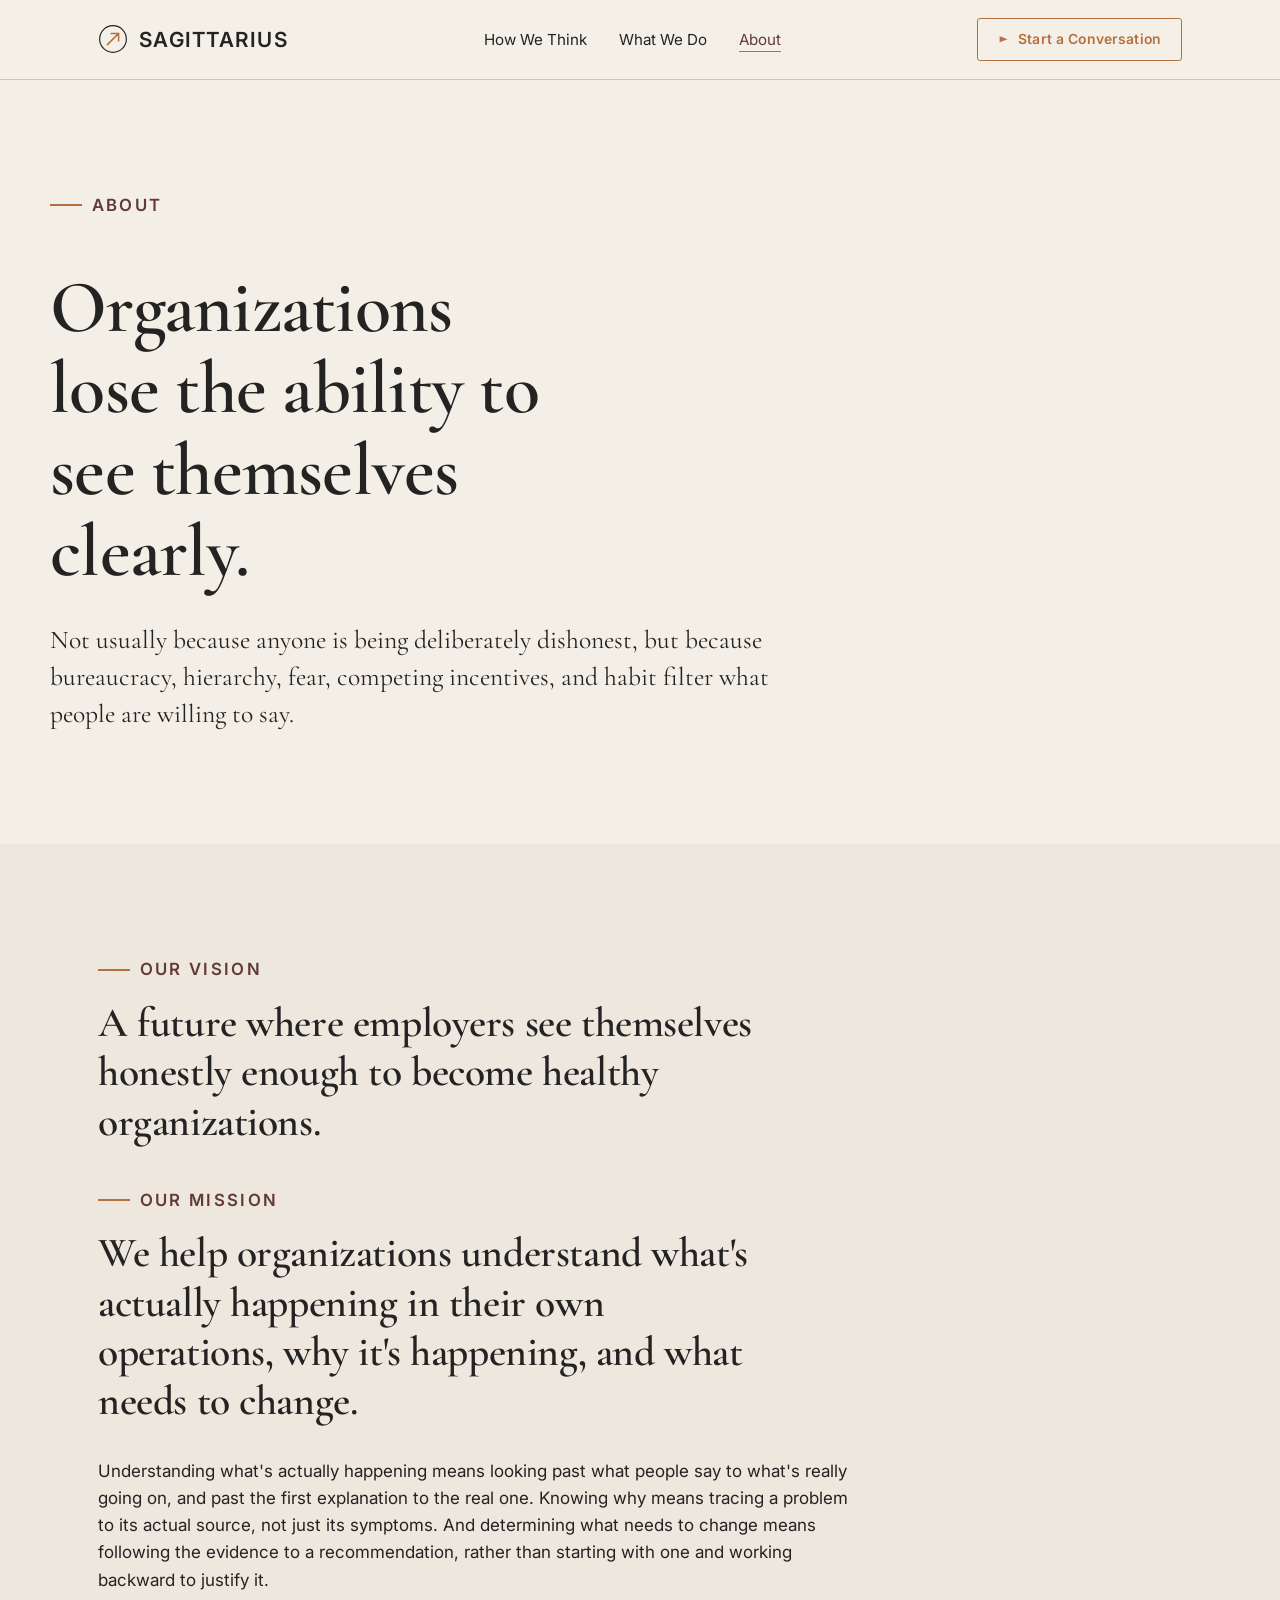
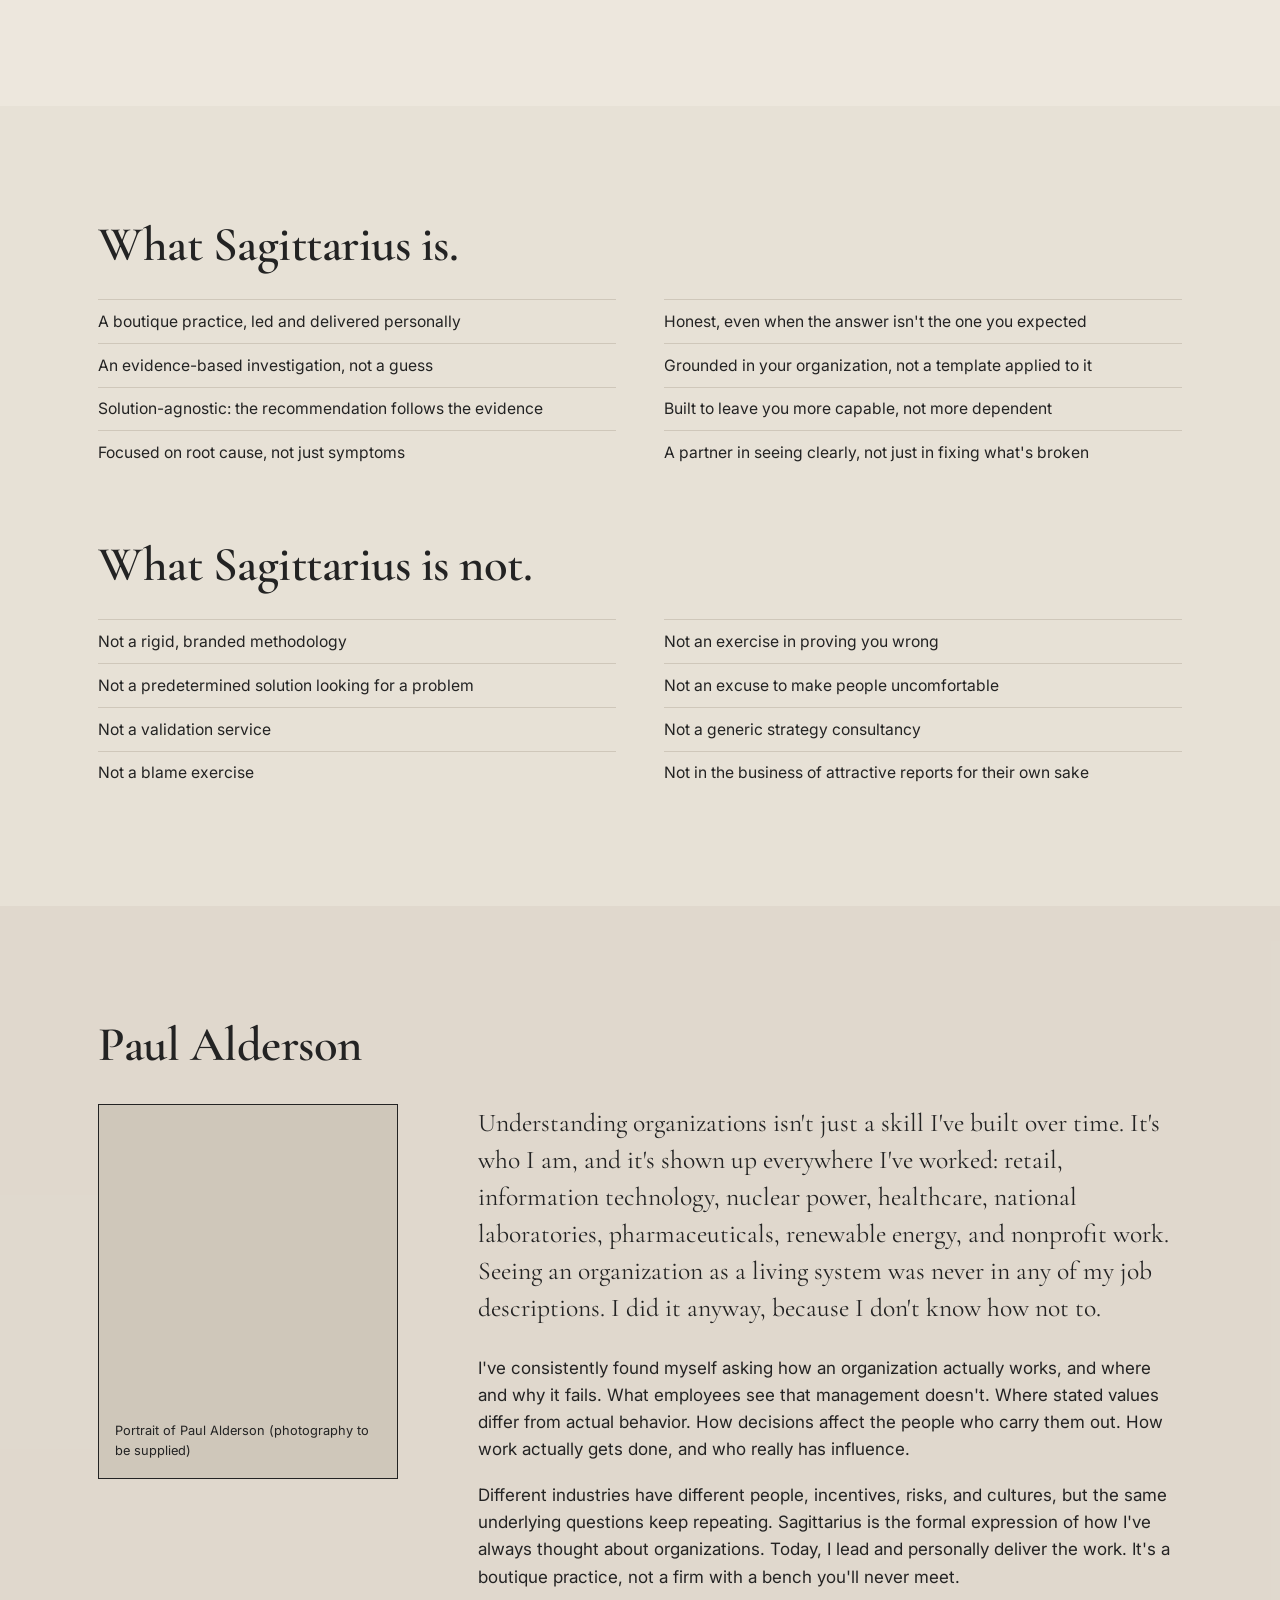
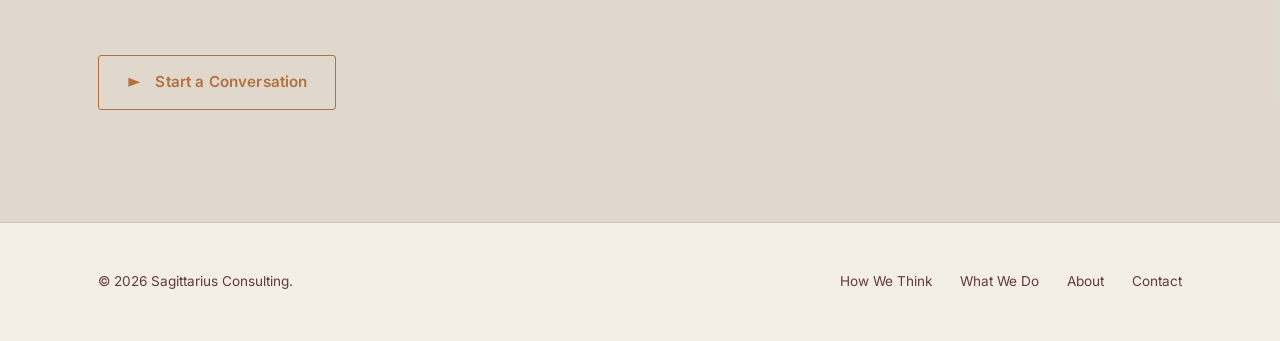
==== about.html @ 2db776eb "Add files via upload" ====
<!DOCTYPE html>
<html lang="en">
<head>
<meta charset="UTF-8">
<meta name="viewport" content="width=device-width, initial-scale=1.0">
<title>About | Sagittarius Consulting</title>
<meta name="description" content="Why Sagittarius exists, the organization it wants to help create, and Paul Alderson, who leads and delivers the work.">
<link rel="preconnect" href="https://fonts.googleapis.com">
<link rel="preconnect" href="https://fonts.gstatic.com" crossorigin>
<link href="https://fonts.googleapis.com/css2?family=Cormorant+Garamond:wght@400;500;600&family=Inter:wght@400;500;600&display=swap" rel="stylesheet">
<link rel="stylesheet" href="styles.css">
</head>
<body>
  <header class="site-header">
    <nav class="nav">
      <a class="brand" href="index.html"><svg viewBox="0 0 32 32" aria-hidden="true"><circle cx="16" cy="16" r="14.25" fill="none" stroke="currentColor" stroke-width="1.25"/><path d="M10 22L22 10M22 10H14M22 10V18" fill="none" stroke="currentColor" stroke-width="1.6" stroke-linecap="round" stroke-linejoin="round"/></svg>SAGITTARIUS</a>
      <ul class="nav-links">
        <li><a href="how-we-think.html">How We Think</a></li>
        <li><a href="what-we-do.html">What We Do</a></li>
        <li><a href="about.html" aria-current="page">About</a></li>
      </ul>
      <div class="nav-cta">
        <a class="cta-primary cta-desktop-only" href="contact.html"><span class="arrow"></span>Start a Conversation</a>
        <button class="menu-toggle" aria-label="Open menu" aria-expanded="false">
          <svg viewBox="0 0 24 24" fill="none" stroke="currentColor" stroke-width="1.5"><path d="M3 6h18M3 12h18M3 18h18"/></svg>
        </button>
      </div>
      <ul class="nav-links nav-links--mobile">
        <li><a href="how-we-think.html">How We Think</a></li>
        <li><a href="what-we-do.html">What We Do</a></li>
        <li><a href="about.html" aria-current="page">About</a></li>
        <li><a href="contact.html" class="mobile-cta">Start a Conversation</a></li>
      </ul>
    </nav>
  </header>

  <main>
    <section class="hero wrap">
      <p class="label">About</p>
      <h1>Organizations lose the ability to see themselves clearly.</h1>
      <p class="lede">Not usually because anyone is being deliberately dishonest, but because bureaucracy, hierarchy, fear, competing incentives, and habit filter what people are willing to say.</p>
    </section>

    <section class="section bg-1">
      <div class="section-inner">
        <p class="label label--lg">Our Vision</p>
        <h2 class="vision-statement">A future where employers see themselves honestly enough to become healthy organizations.</h2>
        <p class="label label--lg" style="margin-top:2.5rem">Our Mission</p>
        <h2 class="vision-statement">We help organizations understand what's actually happening in their own operations, why it's happening, and what needs to change.</h2>
        <p class="col" style="margin-top:2rem">Understanding what's actually happening means looking past what people say to what's really going on, and past the first explanation to the real one. Knowing why means tracing a problem to its actual source, not just its symptoms. And determining what needs to change means following the evidence to a recommendation, rather than starting with one and working backward to justify it.</p>
      </div>
    </section>

    <section class="section bg-2">
      <div class="section-inner">
        <h2>What Sagittarius is.</h2>
        <ul class="trait-list">
          <li>A boutique practice, led and delivered personally</li>
          <li>An evidence-based investigation, not a guess</li>
          <li>Solution-agnostic: the recommendation follows the evidence</li>
          <li>Focused on root cause, not just symptoms</li>
          <li>Honest, even when the answer isn't the one you expected</li>
          <li>Grounded in your organization, not a template applied to it</li>
          <li>Built to leave you more capable, not more dependent</li>
          <li>A partner in seeing clearly, not just in fixing what's broken</li>
        </ul>

        <h2 style="margin-top:4rem">What Sagittarius is not.</h2>
        <ul class="trait-list">
          <li>Not a rigid, branded methodology</li>
          <li>Not a predetermined solution looking for a problem</li>
          <li>Not a validation service</li>
          <li>Not a blame exercise</li>
          <li>Not an exercise in proving you wrong</li>
          <li>Not an excuse to make people uncomfortable</li>
          <li>Not a generic strategy consultancy</li>
          <li>Not in the business of attractive reports for their own sake</li>
        </ul>
      </div>
    </section>

    <section class="section bg-3">
      <div class="section-inner">
        <h2>Paul Alderson</h2>
        <div class="founder" style="margin-top:2rem">
          <div class="founder-portrait">Portrait of Paul Alderson (photography to be supplied)</div>
          <div>
            <p class="lede">Understanding organizations isn't just a skill I've built over time. It's who I am, and it's shown up everywhere I've worked: retail, information technology, nuclear power, healthcare, national laboratories, pharmaceuticals, renewable energy, and nonprofit work. Seeing an organization as a living system was never in any of my job descriptions. I did it anyway, because I don't know how not to.</p>
            <p class="col" style="margin-top:1.5rem">I've consistently found myself asking how an organization actually works, and where and why it fails. What employees see that management doesn't. Where stated values differ from actual behavior. How decisions affect the people who carry them out. How work actually gets done, and who really has influence.</p>
            <p class="col">Different industries have different people, incentives, risks, and cultures, but the same underlying questions keep repeating. Sagittarius is the formal expression of how I've always thought about organizations. Today, I lead and personally deliver the work. It's a boutique practice, not a firm with a bench you'll never meet.</p>
          </div>
        </div>
        <a class="cta-primary" href="contact.html" style="margin-top:4rem"><span class="arrow"></span>Start a Conversation</a>
      </div>
    </section>
  </main>

  <footer class="site-footer">
    <div class="footer-inner">
      <span>&copy; 2026 Sagittarius Consulting.</span>
      <ul class="footer-links">
        <li><a href="how-we-think.html">How We Think</a></li>
        <li><a href="what-we-do.html">What We Do</a></li>
        <li><a href="about.html">About</a></li>
        <li><a href="contact.html">Contact</a></li>
      </ul>
    </div>
  </footer>

<script src="script.js"></script>
</body>
</html>
---- styles.css ----
/* ==========================================================================
   Sagittarius Consulting — shared styles
   ========================================================================== */

:root {
  --ivory: #F4EFE6;
  --charcoal: #232323;
  --stone: #CFC7BA;
  --copper: #B4703E;
  --burgundy: #633A3A;

  --tint-1: rgba(207, 199, 186, 0.2);
  --tint-2: rgba(207, 199, 186, 0.36);
  --tint-3: rgba(207, 199, 186, 0.55);

  --serif: "Cormorant Garamond", serif;
  --sans: "Inter", sans-serif;

  --measure: 640px;
  --measure-wide: 760px;
  --canvas: 1180px;

  --space-1: 0.5rem;
  --space-2: 1rem;
  --space-3: 1.75rem;
  --space-4: 3rem;
  --space-5: 5rem;
  --space-6: 7rem;
  --space-7: 11rem;
}

@media (prefers-reduced-motion: reduce) {
  *, *::before, *::after {
    animation-duration: 0.01ms !important;
    animation-iteration-count: 1 !important;
    transition-duration: 0.01ms !important;
    scroll-behavior: auto !important;
  }
}

* { box-sizing: border-box; }

html { scroll-behavior: smooth; }

body {
  margin: 0;
  background: var(--ivory);
  color: var(--charcoal);
  font-family: var(--sans);
  font-size: 17px;
  line-height: 1.6;
  -webkit-font-smoothing: antialiased;
}

img { max-width: 100%; display: block; }

a { color: inherit; }

::selection { background: var(--copper); color: var(--ivory); }

/* -------------------------------------------------------------------------
   Focus states
   ------------------------------------------------------------------------- */
a:focus-visible,
button:focus-visible,
input:focus-visible,
textarea:focus-visible {
  outline: 2px solid var(--copper);
  outline-offset: 3px;
}

/* -------------------------------------------------------------------------
   Type
   ------------------------------------------------------------------------- */
h1, h2, h3, .serif {
  font-family: var(--serif);
  font-weight: 600;
  line-height: 1.1;
  letter-spacing: -0.01em;
  margin: 0;
  color: var(--charcoal);
}

h1 { font-size: clamp(2.8rem, 5.8vw, 5rem); font-weight: 600; }
h2 { font-size: clamp(2.1rem, 3.8vw, 3.1rem); }
h3 { font-size: clamp(1.4rem, 2.2vw, 1.8rem); font-weight: 600; }

p { margin: 0 0 1.1em; max-width: var(--measure); }
p:last-child { margin-bottom: 0; }

.lede {
  font-family: var(--serif);
  font-size: clamp(1.3rem, 2vw, 1.6rem);
  line-height: 1.45;
  color: var(--charcoal);
  max-width: var(--measure-wide);
}

.label {
  font-family: var(--sans);
  font-size: 0.85rem;
  font-weight: 600;
  letter-spacing: 0.02em;
  color: var(--burgundy);
  margin: 0 0 var(--space-2);
  display: flex;
  align-items: center;
  gap: 0.6rem;
}
.label::before {
  content: "";
  display: inline-block;
  width: 18px;
  height: 2px;
  background: var(--copper);
}

.label--lg {
  font-size: 1.05rem;
  letter-spacing: 0.14em;
  text-transform: uppercase;
}
.label--lg::before {
  width: 32px;
}

.vision-statement {
  font-size: clamp(1.9rem, 3.4vw, 2.6rem);
  line-height: 1.18;
  max-width: 680px;
}

.stat-num {
  font-family: var(--sans);
  font-variant-numeric: tabular-nums;
  color: var(--stone);
}

blockquote {
  font-family: var(--serif);
  font-size: clamp(1.4rem, 2.4vw, 2rem);
  line-height: 1.35;
  margin: 0;
  color: var(--charcoal);
  max-width: var(--measure-wide);
  border-left: 2px solid var(--copper);
  padding-left: var(--space-3);
}

/* -------------------------------------------------------------------------
   Layout helpers
   ------------------------------------------------------------------------- */
.wrap {
  max-width: var(--canvas);
  margin: 0 auto;
  padding: 0 clamp(2rem, 6vw, 3rem);
}

.section {
  padding: var(--space-6) 0;
}

.bg-1 { background: var(--tint-1); }
.bg-2 { background: var(--tint-2); }
.bg-3 { background: var(--tint-3); }

.section-inner {
  max-width: var(--canvas);
  margin: 0 auto;
  padding: 0 clamp(2rem, 6vw, 3rem);
}

.col {
  max-width: var(--measure-wide);
}

.grid-2 {
  display: grid;
  grid-template-columns: 1fr 1fr;
  gap: var(--space-5);
  align-items: start;
}

@media (max-width: 880px) {
  .grid-2 { grid-template-columns: 1fr; gap: var(--space-4); }
  .section { padding: var(--space-5) 0; }
  :root { font-size: 16px; }
}

/* -------------------------------------------------------------------------
   Header / Nav
   ------------------------------------------------------------------------- */
.site-header {
  position: sticky;
  top: 0;
  z-index: 40;
  background: rgba(244, 240, 232, 0.92);
  backdrop-filter: blur(6px);
  border-bottom: 1px solid var(--stone);
}

.nav {
  max-width: var(--canvas);
  margin: 0 auto;
  padding: 1.1rem clamp(2rem, 6vw, 3rem);
  display: flex;
  align-items: center;
  justify-content: space-between;
}

.brand {
  display: flex;
  align-items: center;
  gap: 0.7rem;
  text-decoration: none;
  font-family: var(--sans);
  font-weight: 600;
  font-size: 1.3rem;
  letter-spacing: 0.06em;
  color: var(--charcoal);
}

.brand svg { width: 30px; height: 30px; flex: none; }
.brand svg path { stroke: var(--copper); }
.brand svg circle { stroke: var(--charcoal); }

@media (max-width: 480px) {
  .brand { font-size: 1.05rem; }
  .brand svg { width: 26px; height: 26px; }
}

.nav-links {
  display: flex;
  align-items: center;
  gap: 2rem;
  list-style: none;
  margin: 0;
  padding: 0;
}

.nav-links a {
  text-decoration: none;
  font-size: 0.95rem;
  color: var(--charcoal);
  position: relative;
  padding-bottom: 3px;
}

.nav-links a::after {
  content: "";
  position: absolute;
  left: 0; right: 100%;
  bottom: 0;
  height: 1px;
  background: var(--copper);
  transition: right 0.25s ease;
}

.nav-links a:hover::after,
.nav-links a[aria-current="page"]::after {
  right: 0;
}

.nav-links a[aria-current="page"] {
  color: var(--burgundy);
}

.nav-cta { display: flex; align-items: center; }

.menu-toggle {
  display: none;
  background: none;
  border: none;
  cursor: pointer;
  padding: 0.4rem;
  color: var(--charcoal);
}
.menu-toggle svg { width: 24px; height: 24px; }

/* Mobile nav is hidden entirely on desktop — only the breakpoint below turns it on */
.nav-links--mobile { display: none; }

@media (max-width: 880px) {
  .nav-links:not(.nav-links--mobile) { display: none; }
  .nav-cta .cta-desktop-only { display: none; }
  .menu-toggle { display: block; }

  .nav-links--mobile {
    display: flex;
    position: fixed;
    inset: 0 0 auto 0;
    top: 63px;
    background: var(--ivory);
    border-bottom: 1px solid var(--stone);
    flex-direction: column;
    align-items: flex-start;
    gap: 0;
    padding: var(--space-2) var(--space-3) var(--space-4);
    transform: translateY(-8px);
    opacity: 0;
    pointer-events: none;
    transition: opacity 0.2s ease, transform 0.2s ease;
  }
  .nav-links--mobile.is-open {
    opacity: 1;
    transform: translateY(0);
    pointer-events: auto;
  }
  .nav-links--mobile li { width: 100%; border-top: 1px solid var(--stone); }
  .nav-links--mobile li:first-child { border-top: none; }
  .nav-links--mobile a { display: block; padding: 1rem 0; }
  .nav-links--mobile a::after { display: none; }
  .nav-links--mobile .mobile-cta { color: var(--copper); font-weight: 600; }
}

/* -------------------------------------------------------------------------
   Growing arrow — shared hover animation for CTAs and text links.
   A 3-point triangle drawn with clip-path; on hover the same 3 points move
   (top up, bottom down, tip pulled back toward the base) so it reads as
   stretching taller and thinner rather than just scaling up.
   ------------------------------------------------------------------------- */
.arrow {
  display: inline-block;
  width: 18px;
  height: 18px;
  flex: none;
  background-color: currentColor;
  clip-path: polygon(12% 25%, 12% 75%, 78% 50%);
  transition: clip-path 0.35s cubic-bezier(0.65, 0, 0.35, 1);
}
a:hover .arrow,
button:hover .arrow {
  clip-path: polygon(12% 5%, 12% 95%, 45% 50%);
}

/* -------------------------------------------------------------------------
   CTA / links
   ------------------------------------------------------------------------- */
.cta {
  display: inline-flex;
  align-items: center;
  gap: 0.55rem;
  text-decoration: none;
  color: var(--charcoal);
  font-family: var(--sans);
  font-size: 0.95rem;
  font-weight: 500;
  padding-bottom: 4px;
  border-bottom: 1px solid var(--charcoal);
  transition: border-color 0.2s ease, color 0.2s ease;
}
.cta:hover { color: var(--copper); border-color: var(--copper); }
.cta .arrow { width: 16px; height: 16px; }

.cta--quiet { color: var(--burgundy); border-color: var(--stone); }
.cta--quiet:hover { color: var(--copper); border-color: var(--copper); }

.cta-primary {
  display: inline-flex;
  align-items: center;
  gap: 0.7rem;
  text-decoration: none;
  background: transparent;
  color: var(--copper);
  font-family: var(--sans);
  font-size: 0.95rem;
  font-weight: 600;
  letter-spacing: 0.01em;
  padding: 0.9rem 1.7rem;
  border-radius: 3px;
  border: 1px solid var(--copper);
  transition: background 0.2s ease, color 0.2s ease, border-color 0.2s ease;
}
.cta-primary:hover {
  background: var(--copper);
  color: var(--ivory);
  border-color: var(--copper);
}

.nav-cta .cta-primary {
  padding: 0.6rem 1.25rem;
  font-size: 0.87rem;
  gap: 0.5rem;
}
.nav-cta .cta-primary .arrow { width: 12px; height: 12px; }

/* -------------------------------------------------------------------------
   Hero
   ------------------------------------------------------------------------- */
.hero {
  position: relative;
  padding: var(--space-6) 0 var(--space-6);
  overflow: hidden;
}
.hero .label {
  margin-bottom: var(--space-4);
  font-size: 1.05rem;
  font-weight: 600;
  letter-spacing: 0.14em;
  text-transform: uppercase;
}
.hero .label::before { width: 32px; }
.hero h1 { max-width: 15ch; position: relative; z-index: 1; }
.hero .lede { margin-top: var(--space-3); position: relative; z-index: 1; }
.hero .cta-primary { margin-top: var(--space-4); position: relative; z-index: 1; }

.hero-mark {
  position: absolute;
  top: 50%;
  right: -6%;
  transform: translateY(-50%);
  width: 46vw;
  max-width: 640px;
  min-width: 320px;
  opacity: 0.55;
  pointer-events: none;
  z-index: 0;
}
@media (max-width: 900px) {
  .hero-mark { opacity: 0.3; right: -20%; width: 70vw; }
}

/* -------------------------------------------------------------------------
   Diagram frames
   ------------------------------------------------------------------------- */
.diagram {
  margin-top: var(--space-4);
  width: 100%;
  background: var(--surface);
  border-radius: 6px;
  padding: var(--space-4) var(--space-3);
}
.diagram svg { width: 100%; height: auto; display: block; overflow: visible; }
.diagram-caption {
  margin-top: var(--space-3);
  font-size: 0.9rem;
  color: var(--burgundy);
  max-width: var(--measure-wide);
}

.diagram-line { stroke: var(--copper); stroke-width: 1.75; fill: none; opacity: 0.75; }
.diagram-line--active { stroke: var(--burgundy); opacity: 1; stroke-width: 2; }
.diagram-node { fill: var(--ivory); stroke: var(--charcoal); stroke-width: 1.4; }
.diagram-node--accent { stroke: var(--copper); stroke-width: 2.25; fill: #F0DCC9; }
.diagram-text { font-family: var(--sans); font-size: 14px; font-weight: 500; fill: var(--charcoal); }
.diagram-text--muted { fill: var(--burgundy); }

@media (max-width: 700px) {
  .diagram { padding: var(--space-3) var(--space-2); }
}

.reveal-path {
  stroke-dasharray: var(--len, 400);
  stroke-dashoffset: var(--len, 400);
  transition: stroke-dashoffset 1.1s ease;
}
.diagram.is-visible .reveal-path { stroke-dashoffset: 0; }
.reveal-fade {
  opacity: 0;
  transition: opacity 0.6s ease;
}
.diagram.is-visible .reveal-fade { opacity: 1; }

/* -------------------------------------------------------------------------
   Lists
   ------------------------------------------------------------------------- */
.plain-list {
  list-style: none;
  margin: var(--space-3) 0 0;
  padding: 0;
  max-width: var(--measure-wide);
}
.plain-list li {
  padding: var(--space-2) 0;
  border-top: 1px solid var(--stone);
  font-family: var(--serif);
  font-size: 1.25rem;
  line-height: 1.4;
}
.plain-list li:last-child { border-bottom: 1px solid var(--stone); }

.arrow-list {
  list-style: none;
  margin: var(--space-4) 0 0;
  padding: 0;
  max-width: var(--measure-wide);
}
.arrow-list li {
  display: flex;
  align-items: center;
  gap: 0.7rem;
  padding: 0.75rem 0;
  font-family: var(--serif);
  font-size: 1.35rem;
  line-height: 1.4;
  opacity: 0;
  transform: translateX(-10px);
  transition: opacity 0.5s ease, transform 0.5s ease;
}
.arrow-list li .bullet {
  flex: none;
  width: 0.55em;
  height: 0.55em;
  margin-top: 0.2em;
}
.arrow-list li .bullet path { fill: var(--copper); }
.reveal-block.is-visible .arrow-list li {
  opacity: 1;
  transform: translateX(0);
}
.reveal-block .reveal-fade-item {
  opacity: 0;
  transform: translateY(6px);
  transition: opacity 0.5s ease, transform 0.5s ease;
}
.reveal-block.is-visible .reveal-fade-item {
  opacity: 1;
  transform: translateY(0);
}

.trait-list {
  list-style: none;
  margin: var(--space-3) 0 0;
  padding: 0;
  columns: 2;
  column-gap: var(--space-4);
  max-width: var(--canvas);
}
.trait-list li {
  break-inside: avoid;
  padding: 0.55rem 0;
  border-top: 1px solid var(--stone);
  font-size: 0.98rem;
}
@media (max-width: 700px) { .trait-list { columns: 1; } }

/* -------------------------------------------------------------------------
   Services / offerings
   ------------------------------------------------------------------------- */
.offerings {
  display: flex;
  flex-direction: column;
  margin-top: var(--space-4);
}
.offering {
  display: grid;
  grid-template-columns: 140px 1fr;
  gap: var(--space-4);
  padding: var(--space-4) 0;
  border-top: 1px solid var(--stone);
  align-items: start;
}
.offerings .offering:last-child { border-bottom: 1px solid var(--stone); }
.offering .num {
  font-family: var(--serif);
  font-size: 3.4rem;
  font-weight: 600;
  color: var(--copper);
  line-height: 1;
}
.offering h3 { margin-bottom: 0.5em; }
.offering p { font-size: 1.02rem; }
.offering .cta { margin-top: 1rem; font-size: 0.9rem; }

.cycle-wrap { margin-top: var(--space-4); }
.cycle-divider-full { border-top: 1px solid var(--stone); }
.cycle-list {
  position: relative;
  margin-left: 4.5rem;
}
.cycle-step {
  display: grid;
  grid-template-columns: 90px 1fr;
  gap: 1.75rem;
  align-items: stretch;
}
.num-col {
  display: flex;
  flex-direction: column;
  align-items: center;
  position: relative;
}
.connector {
  flex: 1;
  width: 2px;
  background: var(--copper);
  position: relative;
}
.cycle-step:first-of-type .connector-top {
  visibility: hidden;
  background: transparent !important;
}
.cycle-list .cycle-step:last-child .connector-bottom { visibility: hidden; }
/* small downward arrow at the midpoint of each connecting line */
.connector-bottom::after {
  content: "";
  position: absolute;
  left: 50%;
  bottom: -1px;
  transform: translateX(-50%);
  width: 0;
  height: 0;
  border-left: 5px solid transparent;
  border-right: 5px solid transparent;
  border-top: 7px solid var(--copper);
}
.cycle-step .num {
  display: block;
  flex: none;
  width: 32px;
  height: 32px;
  border-radius: 50%;
  border: 2.5px solid var(--copper);
  background: transparent;
}
.step-text {
  padding: 1.75rem 0;
}
/* internal dividers (between items) stay confined to the text column only,
   so they never cross the vertical connector line */
.cycle-step:not(:first-of-type) .step-text { border-top: 1px solid var(--stone); }
.cycle-step h3 { margin: 0; font-family: var(--serif); font-weight: 600; font-size: 1.6rem; }
.cycle-step p { margin: 0.3rem 0 0; font-size: 0.95rem; color: var(--charcoal); opacity: 0.75; }

/* bracket: a loop-back path down the left side, reading bottom (exits Revise,
   pointing left) -> up the vertical line -> top (re-enters toward Observe,
   pointing right). */
.bracket-stub {
  position: absolute;
  left: -40px;
  height: 2px;
  background: var(--copper);
}
.bracket-stub-top {
  top: 56px;
  width: 69px;
}
.bracket-stub-bottom {
  bottom: 56px;
  width: 69px;
}
.bracket-vertical {
  position: absolute;
  left: -40px;
  top: 56px;
  bottom: 56px;
  width: 2px;
  background: var(--copper);
}
.bracket-stub-top::after {
  content: "";
  position: absolute;
  left: 50%;
  top: 50%;
  transform: translate(-50%, -50%);
  width: 0; height: 0;
  border-top: 5px solid transparent;
  border-bottom: 5px solid transparent;
  border-left: 7px solid var(--copper);
}
.bracket-stub-bottom::after {
  content: "";
  position: absolute;
  left: 50%;
  top: 50%;
  transform: translate(-50%, -50%);
  width: 0; height: 0;
  border-top: 5px solid transparent;
  border-bottom: 5px solid transparent;
  border-right: 7px solid var(--copper);
}
.bracket-vertical::before,
.bracket-vertical::after,
.bracket-vertical .mid-arrow {
  content: "";
  position: absolute;
  left: 50%;
  transform: translateX(-50%);
  width: 0; height: 0;
  border-left: 5px solid transparent;
  border-right: 5px solid transparent;
  border-bottom: 7px solid var(--copper);
}
.bracket-vertical::before { top: 28%; }
.bracket-vertical::after { top: 68%; }
.bracket-vertical .mid-arrow { top: 48%; }

@media (max-width: 600px) {
  .cycle-list { margin-left: 2.5rem; }
  .cycle-step { grid-template-columns: 50px 1fr; }
  .cycle-step .num { width: 24px; height: 24px; border-width: 2px; }
  .bracket-stub, .bracket-vertical { left: -22px; }
  .bracket-stub-top, .bracket-stub-bottom { width: 38px; }
}

@media (max-width: 700px) {
  .offering { grid-template-columns: 1fr; gap: var(--space-2); }
  .offering .num { font-size: 2.2rem; }
}

/* -------------------------------------------------------------------------
   Founder / About
   ------------------------------------------------------------------------- */
.founder {
  display: grid;
  grid-template-columns: 300px 1fr;
  gap: var(--space-5);
  align-items: start;
}
.founder-portrait {
  aspect-ratio: 4/5;
  background: var(--stone);
  border: 1px solid var(--charcoal);
  display: flex;
  align-items: flex-end;
  padding: var(--space-2);
  color: var(--charcoal);
  font-family: var(--sans);
  font-size: 0.8rem;
  overflow: hidden;
  position: sticky;
  top: 6.5rem;
}
.founder-portrait img { width: 100%; height: 100%; object-fit: cover; }
@media (max-width: 780px) {
  .founder { grid-template-columns: 1fr; }
  .founder-portrait { max-width: 260px; position: static; }
}

.industry-grid {
  display: grid;
  grid-template-columns: repeat(2, 1fr);
  gap: var(--space-2) var(--space-3);
  margin-top: var(--space-4);
}
.industry-grid span {
  display: block;
  padding: 0.7rem 0;
  border-top: 1px solid var(--stone);
  font-size: 0.95rem;
}
@media (max-width: 480px) { .industry-grid { grid-template-columns: 1fr; } }

/* -------------------------------------------------------------------------
   Contact form
   ------------------------------------------------------------------------- */
.visually-hidden {
  position: absolute;
  width: 1px;
  height: 1px;
  padding: 0;
  margin: -1px;
  overflow: hidden;
  clip: rect(0, 0, 0, 0);
  white-space: nowrap;
  border: 0;
}

.form-field { margin-bottom: var(--space-3); max-width: var(--measure-wide); }
.form-field label {
  display: block;
  font-family: var(--sans);
  font-size: 0.9rem;
  color: var(--burgundy);
  margin-bottom: 0.4rem;
}
.form-field .hint {
  font-size: 0.83rem;
  color: var(--charcoal);
  opacity: 0.65;
  margin: 0.25rem 0 0.5rem;
}
.required-mark {
  color: var(--copper);
}
.required-legend {
  font-size: 0.82rem;
  color: var(--charcoal);
  opacity: 0.65;
  margin: 0;
}
.form-field input,
.form-field textarea {
  width: 100%;
  background: transparent;
  border: none;
  border-bottom: 1px solid var(--charcoal);
  font-family: var(--sans);
  font-size: 1rem;
  color: var(--charcoal);
  padding: 0.6rem 0.1rem;
  resize: vertical;
}
.form-field textarea { min-height: 90px; }
.form-field input::placeholder,
.form-field textarea::placeholder { color: var(--stone); }

.cta-primary.contact-form-submit {
  margin-top: var(--space-4);
  cursor: pointer;
  background: var(--copper);
  color: var(--ivory);
  border-color: var(--copper);
}
.cta-primary.contact-form-submit:hover {
  background: var(--burgundy);
  border-color: var(--burgundy);
}
.cta-primary.contact-form-submit:disabled {
  cursor: default;
}

.form-note {
  margin-top: var(--space-3);
  font-size: 0.85rem;
  color: var(--burgundy);
  max-width: var(--measure-wide);
}
.form-note--error {
  color: #a33b3b;
  font-weight: 500;
}

/* -------------------------------------------------------------------------
   Footer
   ------------------------------------------------------------------------- */
.site-footer {
  border-top: 1px solid var(--stone);
  padding: var(--space-4) 0;
}
.footer-inner {
  max-width: var(--canvas);
  margin: 0 auto;
  padding: 0 var(--space-4);
  display: flex;
  align-items: center;
  justify-content: space-between;
  flex-wrap: wrap;
  gap: var(--space-2);
  font-size: 0.85rem;
  color: var(--burgundy);
}
.footer-links { display: flex; gap: var(--space-3); list-style: none; margin: 0; padding: 0; }
.footer-links a { text-decoration: none; color: var(--burgundy); }
.footer-links a:hover { color: var(--copper); }

/* -------------------------------------------------------------------------
   Reveal-block trigger observed generically alongside .diagram in script.js
   ------------------------------------------------------------------------- */
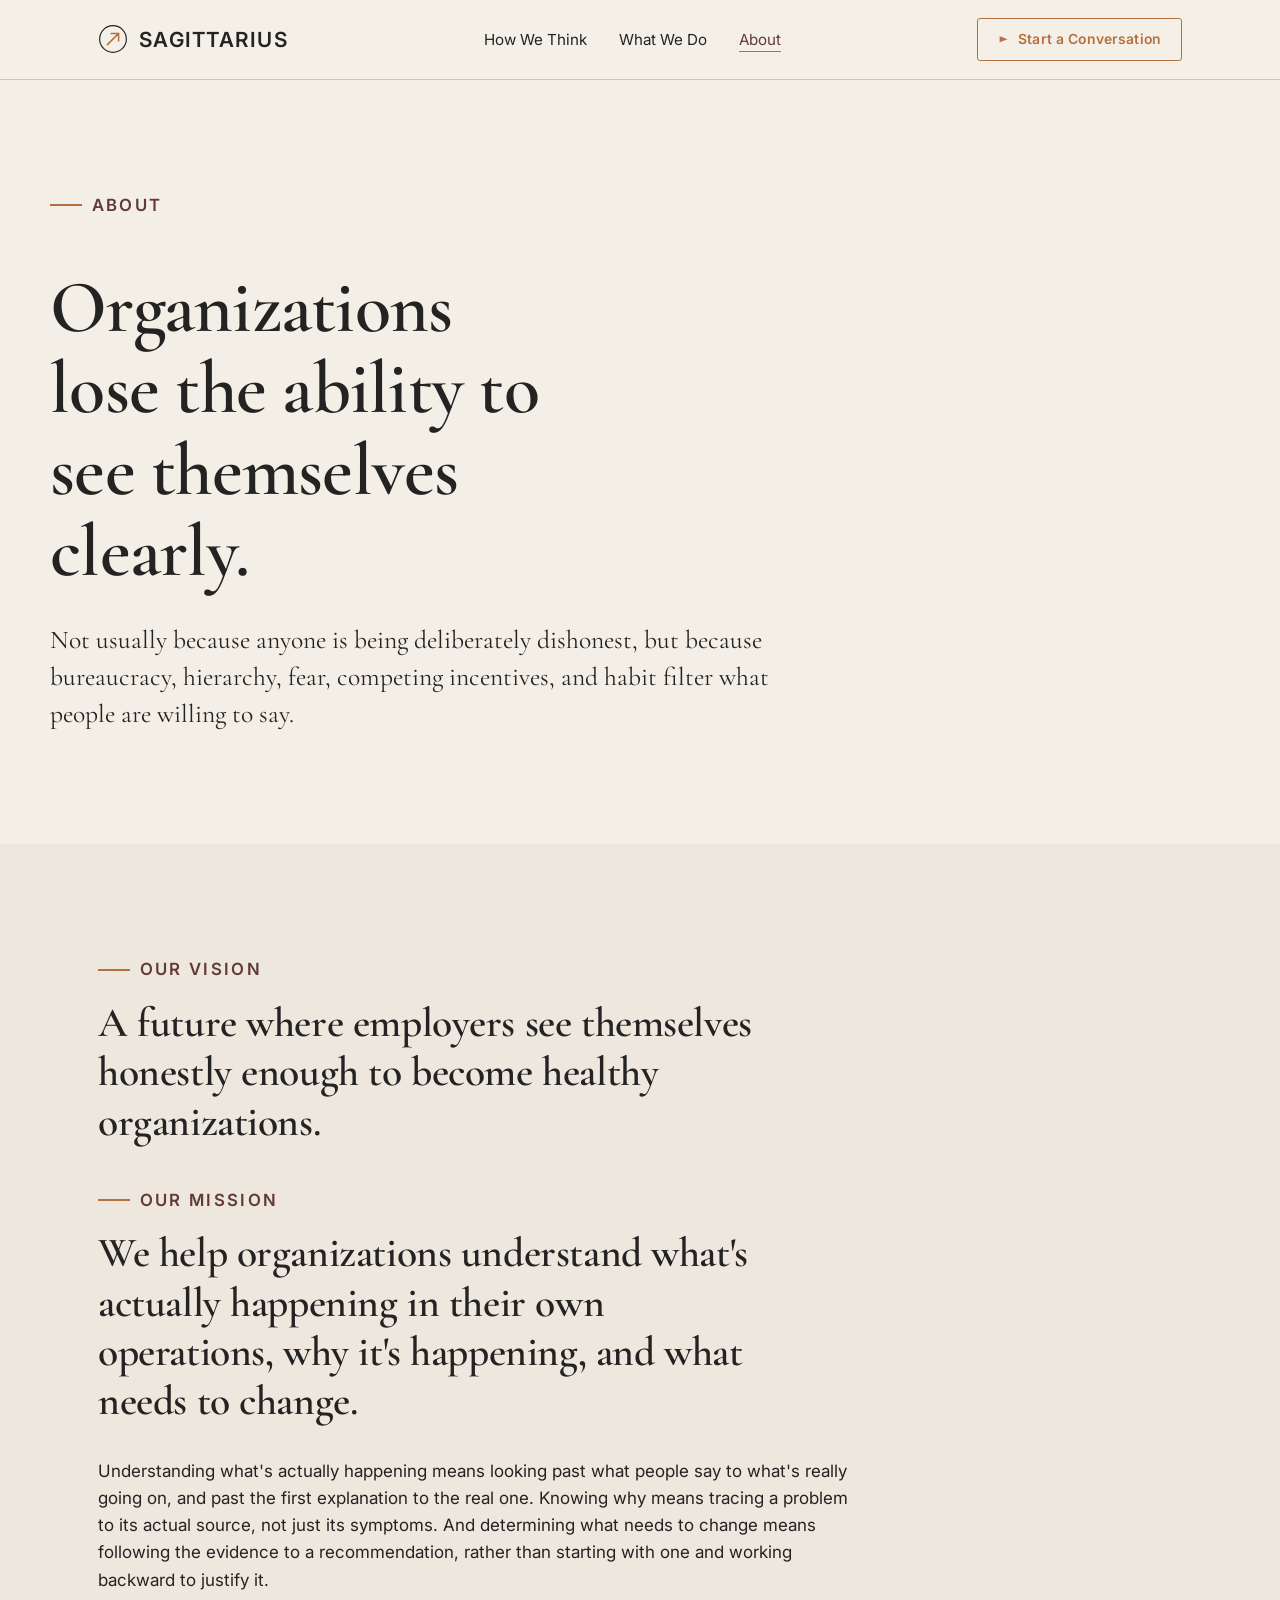
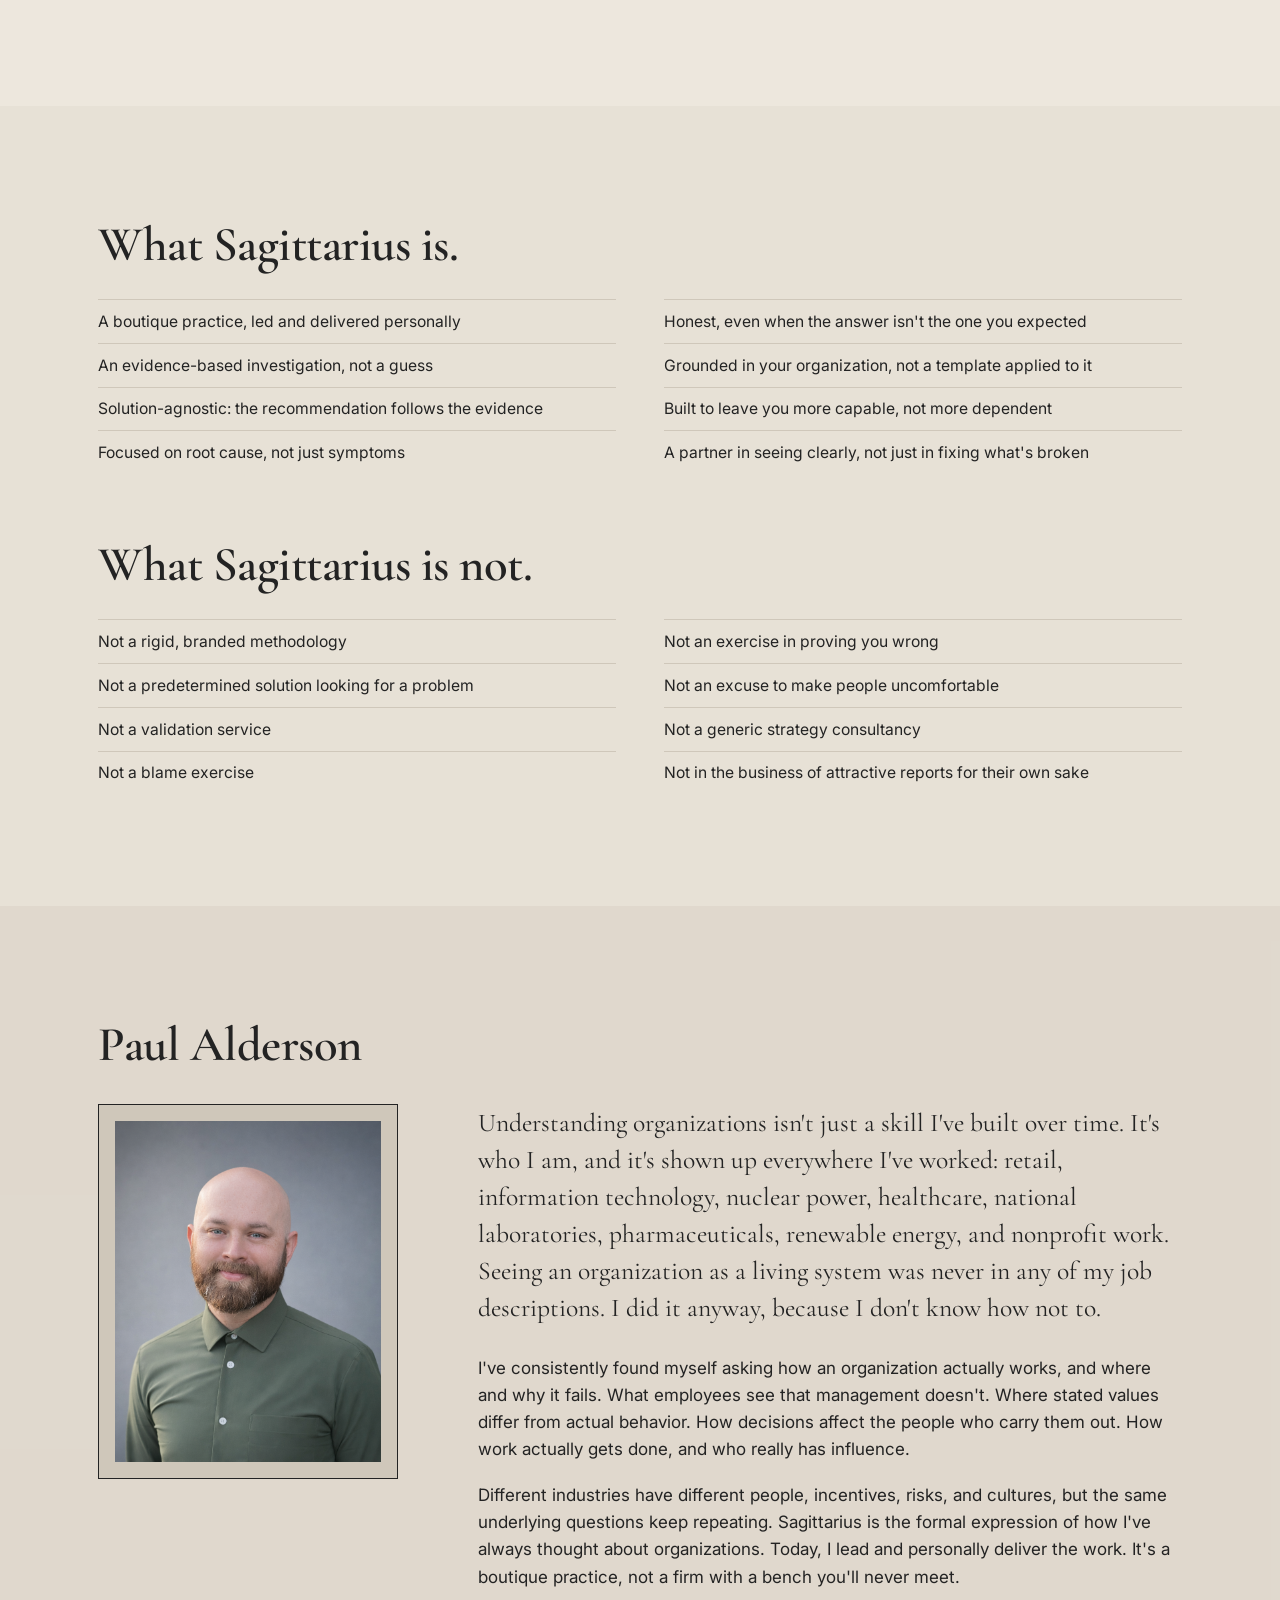
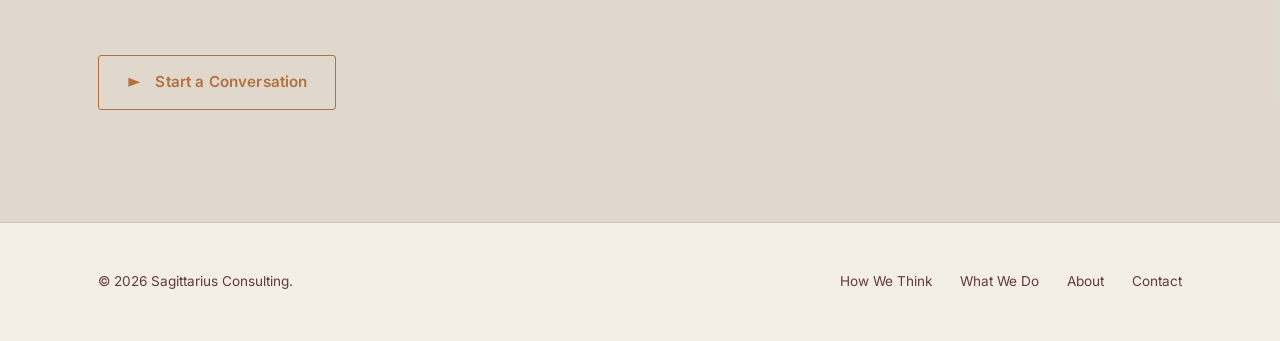
==== commit 59f4750b: "Update about.html" ====
--- a/about.html
+++ b/about.html
@@ -83,7 +83,7 @@
       <div class="section-inner">
         <h2>Paul Alderson</h2>
         <div class="founder" style="margin-top:2rem">
-          <div class="founder-portrait">Portrait of Paul Alderson (photography to be supplied)</div>
+          <div class="founder-portrait"><img src="Paul Headshot.PNG" alt="Paul Alderson"></div>
           <div>
             <p class="lede">Understanding organizations isn't just a skill I've built over time. It's who I am, and it's shown up everywhere I've worked: retail, information technology, nuclear power, healthcare, national laboratories, pharmaceuticals, renewable energy, and nonprofit work. Seeing an organization as a living system was never in any of my job descriptions. I did it anyway, because I don't know how not to.</p>
             <p class="col" style="margin-top:1.5rem">I've consistently found myself asking how an organization actually works, and where and why it fails. What employees see that management doesn't. Where stated values differ from actual behavior. How decisions affect the people who carry them out. How work actually gets done, and who really has influence.</p>
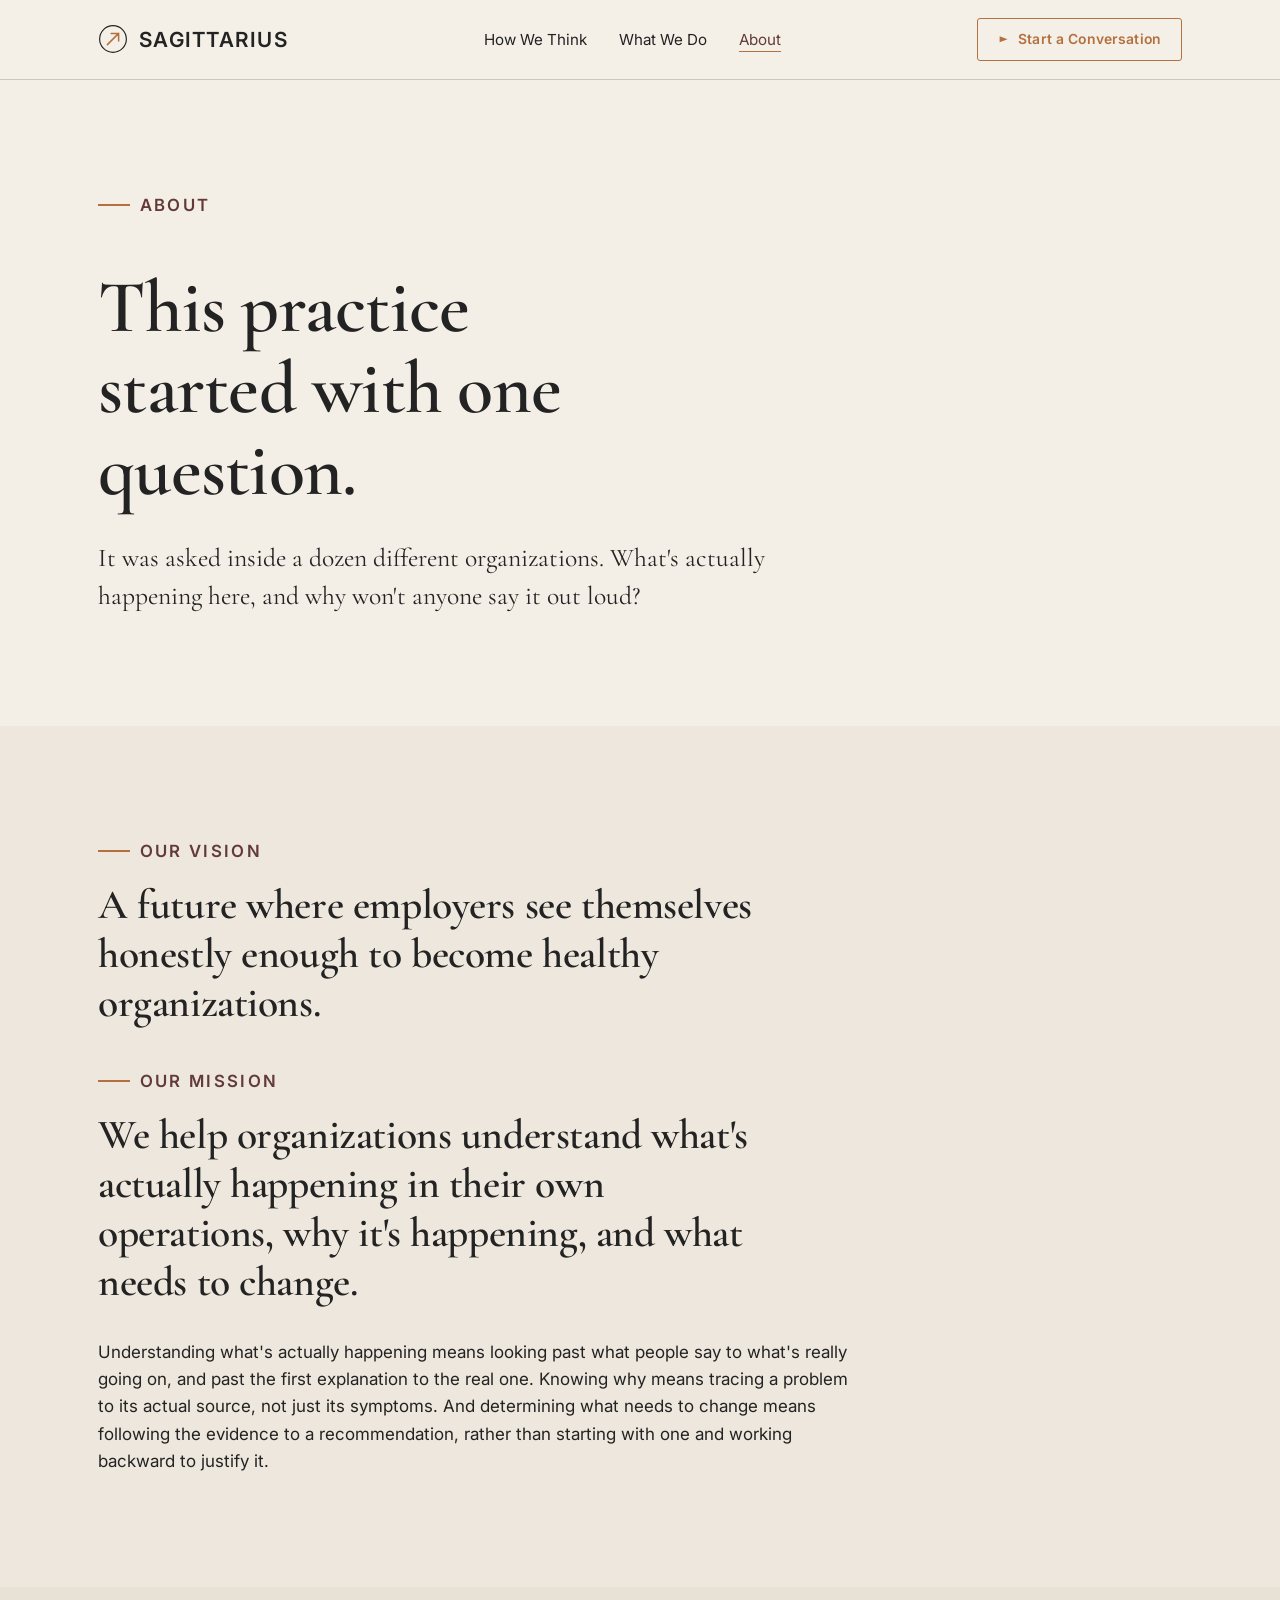
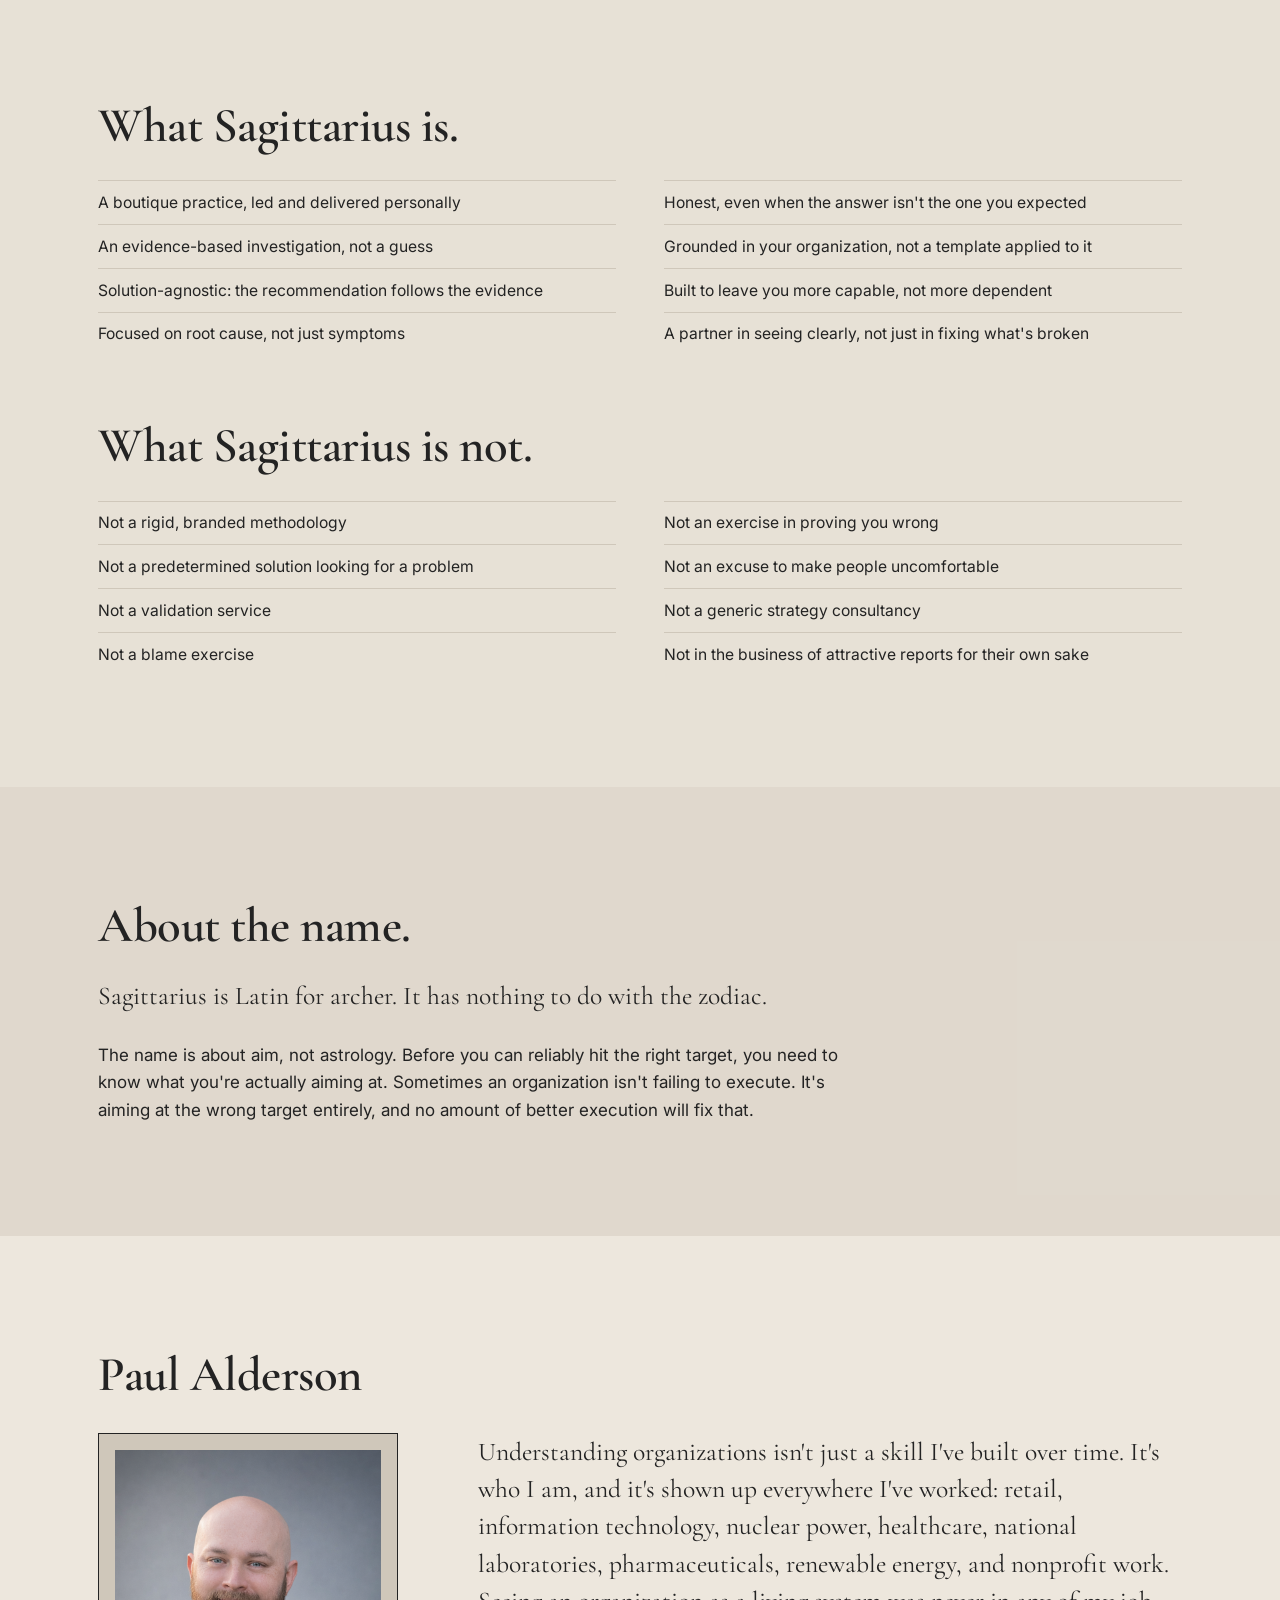
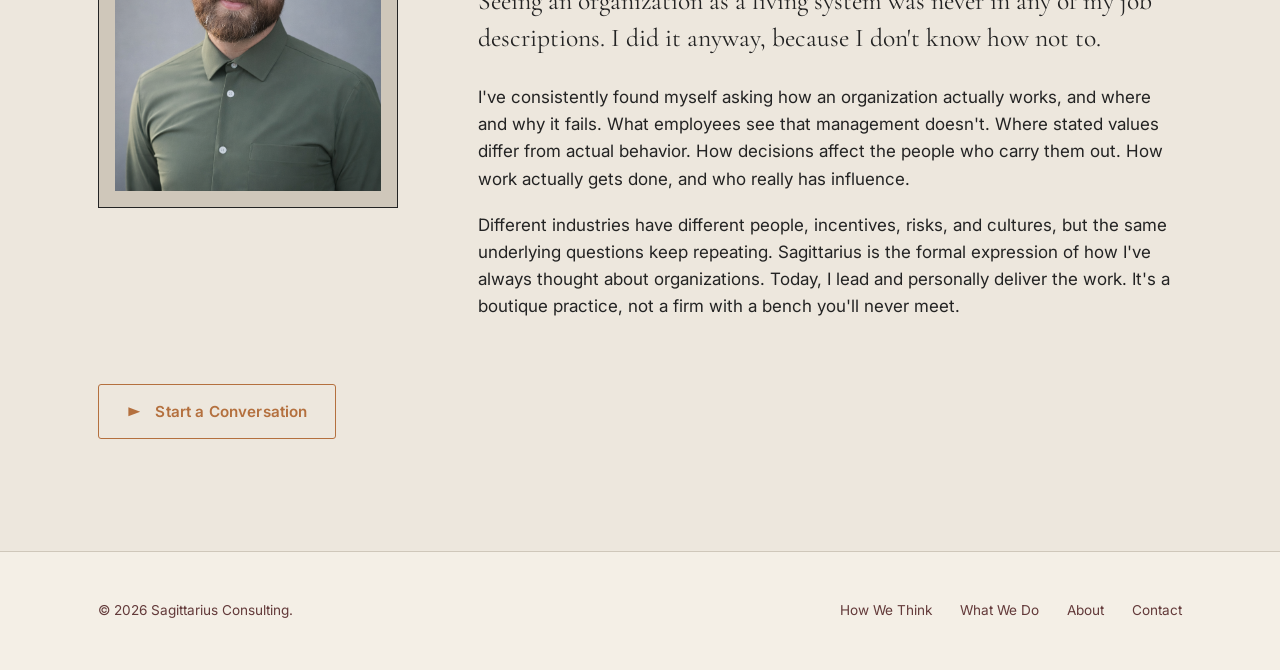
==== commit 0826bb1a: "Add files via upload" ====
--- a/about.html
+++ b/about.html
@@ -37,8 +37,8 @@
   <main>
     <section class="hero wrap">
       <p class="label">About</p>
-      <h1>Organizations lose the ability to see themselves clearly.</h1>
-      <p class="lede">Not usually because anyone is being deliberately dishonest, but because bureaucracy, hierarchy, fear, competing incentives, and habit filter what people are willing to say.</p>
+      <h1>This practice started with one question.</h1>
+      <p class="lede">It was asked inside a dozen different organizations. What's actually happening here, and why won't anyone say it out loud?</p>
     </section>
 
     <section class="section bg-1">
@@ -81,6 +81,14 @@
 
     <section class="section bg-3">
       <div class="section-inner">
+        <h2>About the name.</h2>
+        <p class="lede col" style="margin-top:1.5rem">Sagittarius is Latin for archer. It has nothing to do with the zodiac.</p>
+        <p class="col">The name is about aim, not astrology. Before you can reliably hit the right target, you need to know what you're actually aiming at. Sometimes an organization isn't failing to execute. It's aiming at the wrong target entirely, and no amount of better execution will fix that.</p>
+      </div>
+    </section>
+
+    <section class="section bg-1">
+      <div class="section-inner">
         <h2>Paul Alderson</h2>
         <div class="founder" style="margin-top:2rem">
           <div class="founder-portrait"><img src="Paul Headshot.PNG" alt="Paul Alderson"></div>
--- a/styles.css
+++ b/styles.css
@@ -389,7 +389,8 @@
    ------------------------------------------------------------------------- */
 .hero {
   position: relative;
-  padding: var(--space-6) 0 var(--space-6);
+  padding-top: var(--space-6);
+  padding-bottom: var(--space-6);
   overflow: hidden;
 }
 .hero .label {
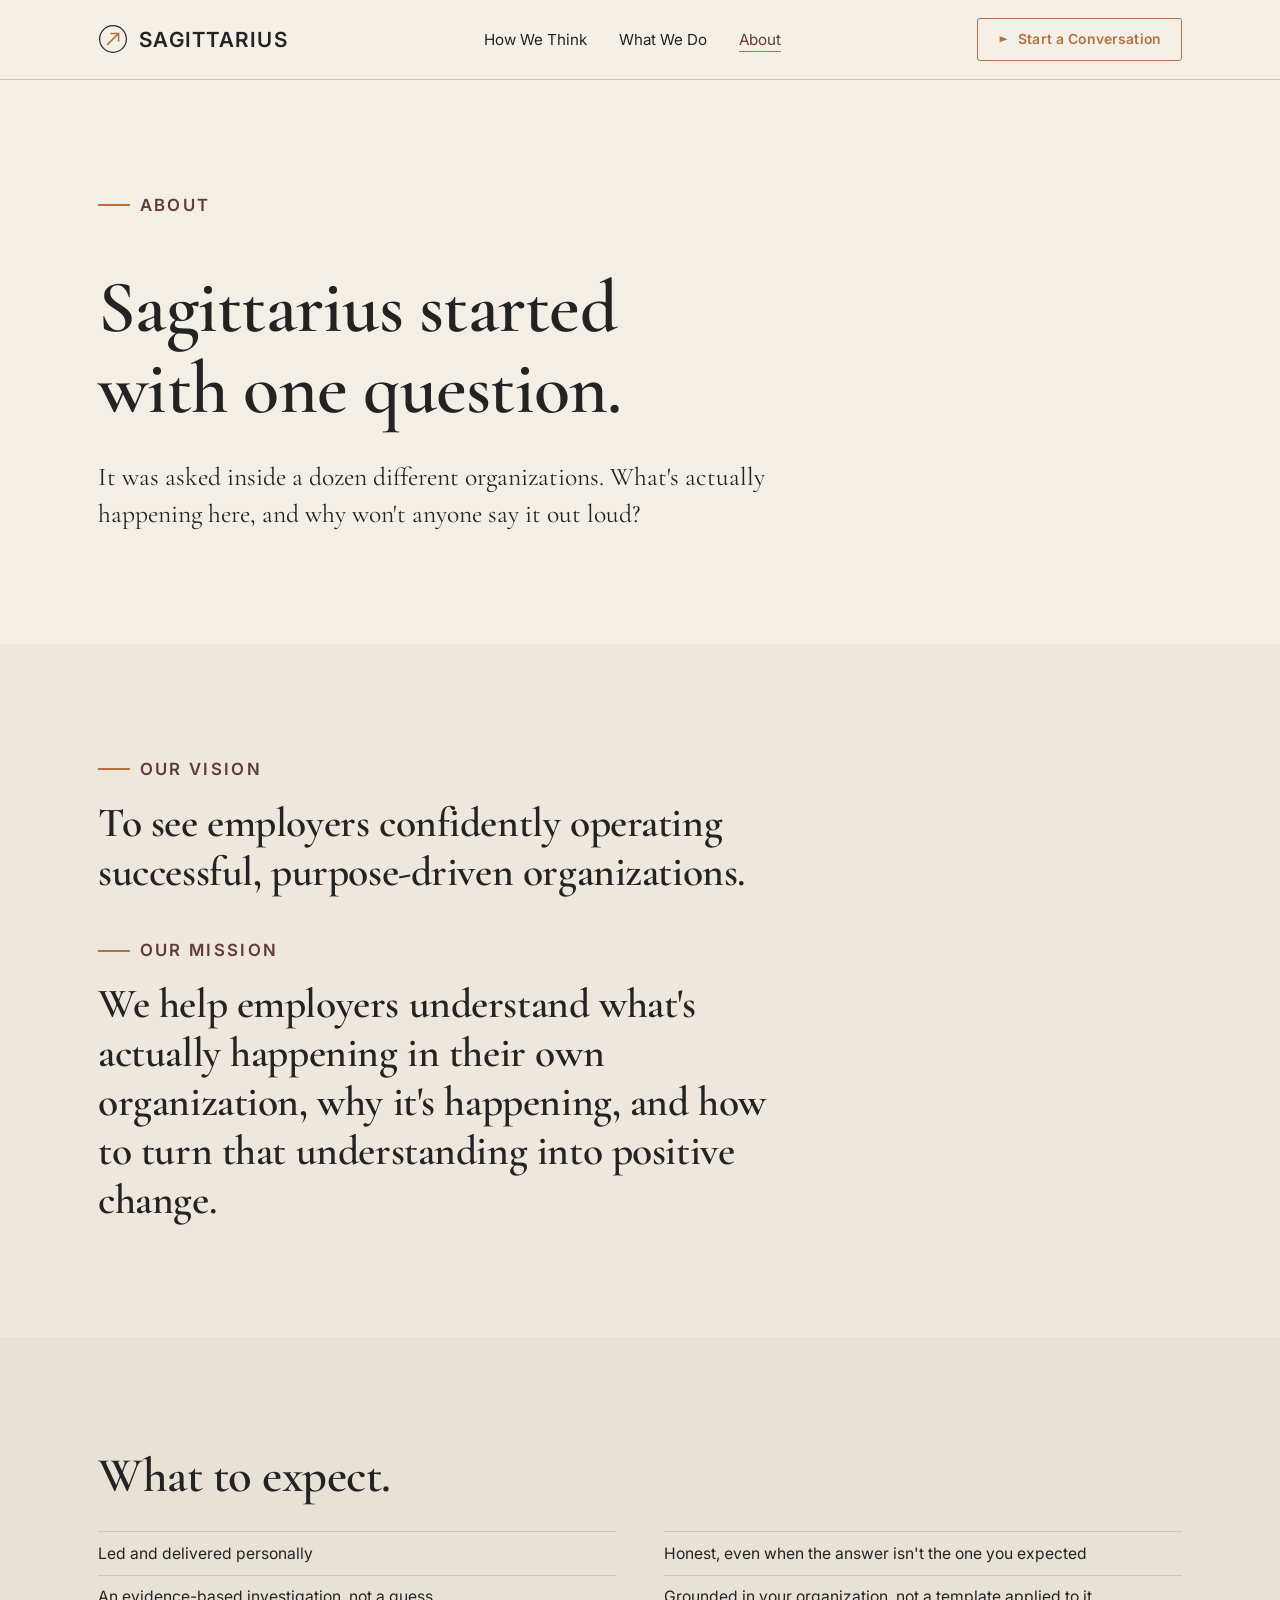
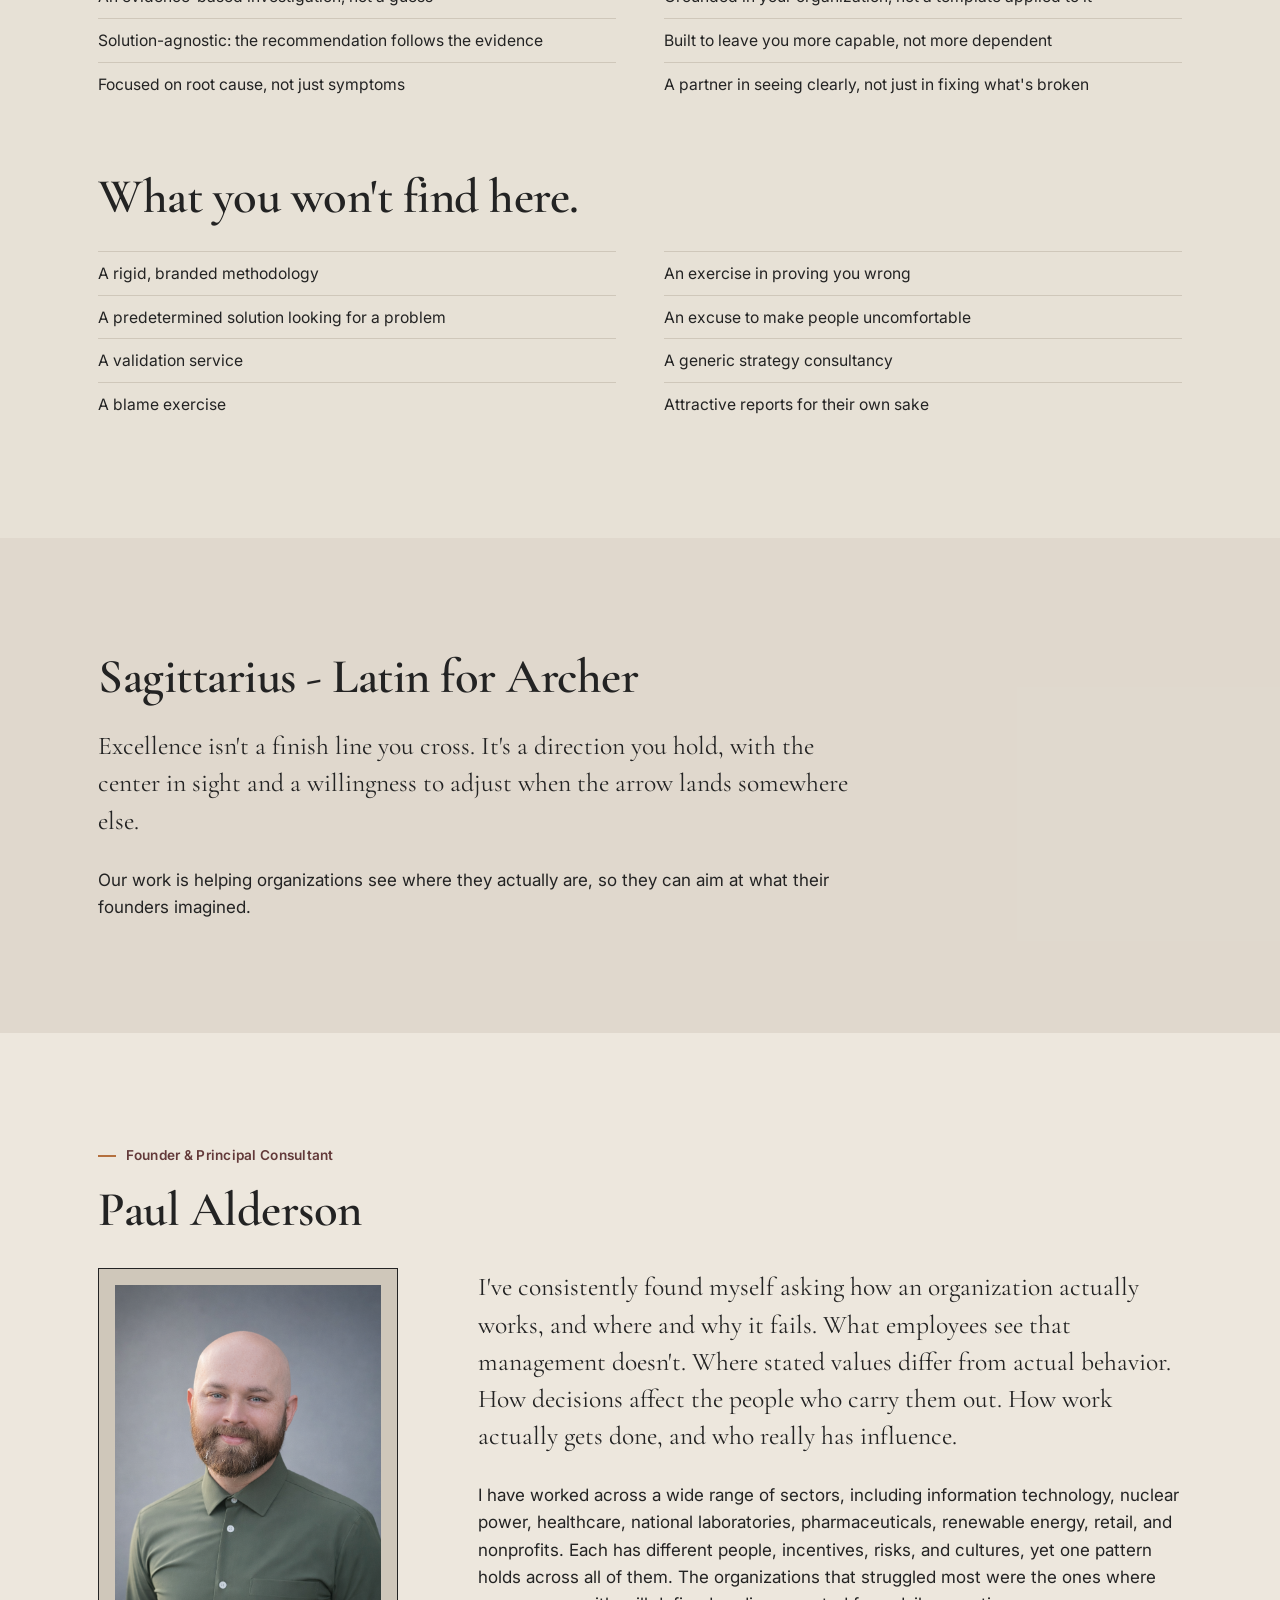
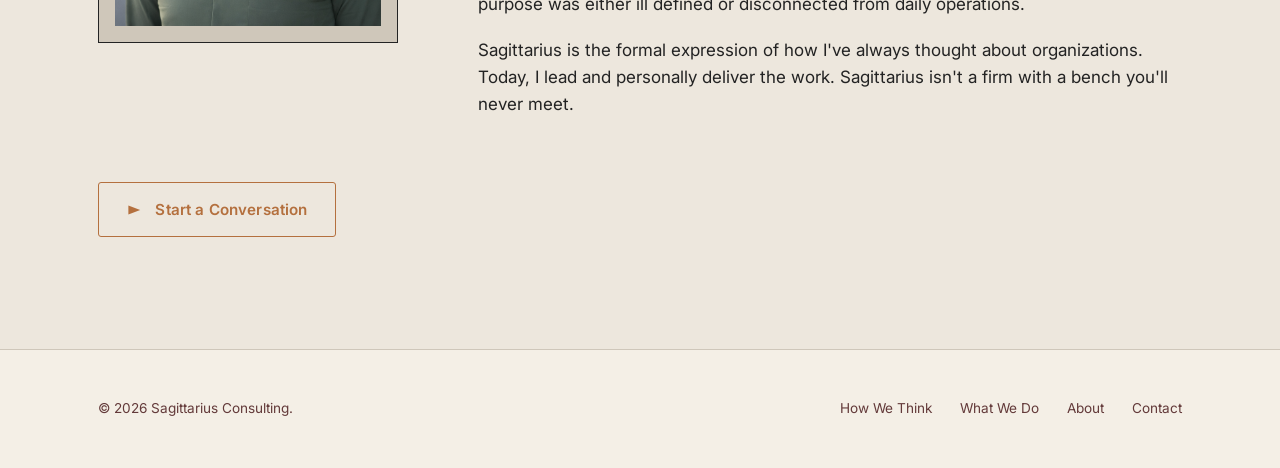
==== commit 3a44ce75: "Rename about-2.html to about.html" ====
--- a/about.html
+++ b/about.html
@@ -37,25 +37,24 @@
   <main>
     <section class="hero wrap">
       <p class="label">About</p>
-      <h1>This practice started with one question.</h1>
+      <h1>Sagittarius started with one question.</h1>
       <p class="lede">It was asked inside a dozen different organizations. What's actually happening here, and why won't anyone say it out loud?</p>
     </section>
 
     <section class="section bg-1">
       <div class="section-inner">
         <p class="label label--lg">Our Vision</p>
-        <h2 class="vision-statement">A future where employers see themselves honestly enough to become healthy organizations.</h2>
+        <h2 class="vision-statement">To see employers confidently operating successful, purpose-driven organizations.</h2>
         <p class="label label--lg" style="margin-top:2.5rem">Our Mission</p>
-        <h2 class="vision-statement">We help organizations understand what's actually happening in their own operations, why it's happening, and what needs to change.</h2>
-        <p class="col" style="margin-top:2rem">Understanding what's actually happening means looking past what people say to what's really going on, and past the first explanation to the real one. Knowing why means tracing a problem to its actual source, not just its symptoms. And determining what needs to change means following the evidence to a recommendation, rather than starting with one and working backward to justify it.</p>
+        <h2 class="vision-statement">We help employers understand what's actually happening in their own organization, why it's happening, and how to turn that understanding into positive change.</h2>
       </div>
     </section>
 
     <section class="section bg-2">
       <div class="section-inner">
-        <h2>What Sagittarius is.</h2>
+        <h2>What to expect.</h2>
         <ul class="trait-list">
-          <li>A boutique practice, led and delivered personally</li>
+          <li>Led and delivered personally</li>
           <li>An evidence-based investigation, not a guess</li>
           <li>Solution-agnostic: the recommendation follows the evidence</li>
           <li>Focused on root cause, not just symptoms</li>
@@ -65,37 +64,38 @@
           <li>A partner in seeing clearly, not just in fixing what's broken</li>
         </ul>
 
-        <h2 style="margin-top:4rem">What Sagittarius is not.</h2>
+        <h2 style="margin-top:4rem">What you won't find here.</h2>
         <ul class="trait-list">
-          <li>Not a rigid, branded methodology</li>
-          <li>Not a predetermined solution looking for a problem</li>
-          <li>Not a validation service</li>
-          <li>Not a blame exercise</li>
-          <li>Not an exercise in proving you wrong</li>
-          <li>Not an excuse to make people uncomfortable</li>
-          <li>Not a generic strategy consultancy</li>
-          <li>Not in the business of attractive reports for their own sake</li>
+          <li>A rigid, branded methodology</li>
+          <li>A predetermined solution looking for a problem</li>
+          <li>A validation service</li>
+          <li>A blame exercise</li>
+          <li>An exercise in proving you wrong</li>
+          <li>An excuse to make people uncomfortable</li>
+          <li>A generic strategy consultancy</li>
+          <li>Attractive reports for their own sake</li>
         </ul>
       </div>
     </section>
 
     <section class="section bg-3">
       <div class="section-inner">
-        <h2>About the name.</h2>
-        <p class="lede col" style="margin-top:1.5rem">Sagittarius is Latin for archer. It has nothing to do with the zodiac.</p>
-        <p class="col">The name is about aim, not astrology. Before you can reliably hit the right target, you need to know what you're actually aiming at. Sometimes an organization isn't failing to execute. It's aiming at the wrong target entirely, and no amount of better execution will fix that.</p>
+        <h2>Sagittarius - Latin for Archer</h2>
+        <p class="lede col" style="margin-top:1.5rem">Excellence isn't a finish line you cross. It's a direction you hold, with the center in sight and a willingness to adjust when the arrow lands somewhere else.</p>
+        <p class="col">Our work is helping organizations see where they actually are, so they can aim at what their founders imagined.</p>
       </div>
     </section>
 
     <section class="section bg-1">
       <div class="section-inner">
+        <p class="label">Founder &amp; Principal Consultant</p>
         <h2>Paul Alderson</h2>
         <div class="founder" style="margin-top:2rem">
           <div class="founder-portrait"><img src="Paul Headshot.PNG" alt="Paul Alderson"></div>
           <div>
-            <p class="lede">Understanding organizations isn't just a skill I've built over time. It's who I am, and it's shown up everywhere I've worked: retail, information technology, nuclear power, healthcare, national laboratories, pharmaceuticals, renewable energy, and nonprofit work. Seeing an organization as a living system was never in any of my job descriptions. I did it anyway, because I don't know how not to.</p>
-            <p class="col" style="margin-top:1.5rem">I've consistently found myself asking how an organization actually works, and where and why it fails. What employees see that management doesn't. Where stated values differ from actual behavior. How decisions affect the people who carry them out. How work actually gets done, and who really has influence.</p>
-            <p class="col">Different industries have different people, incentives, risks, and cultures, but the same underlying questions keep repeating. Sagittarius is the formal expression of how I've always thought about organizations. Today, I lead and personally deliver the work. It's a boutique practice, not a firm with a bench you'll never meet.</p>
+            <p class="lede">I've consistently found myself asking how an organization actually works, and where and why it fails. What employees see that management doesn't. Where stated values differ from actual behavior. How decisions affect the people who carry them out. How work actually gets done, and who really has influence.</p>
+            <p class="col" style="margin-top:1.5rem">I have worked across a wide range of sectors, including information technology, nuclear power, healthcare, national laboratories, pharmaceuticals, renewable energy, retail, and nonprofits. Each has different people, incentives, risks, and cultures, yet one pattern holds across all of them. The organizations that struggled most were the ones where purpose was either ill defined or disconnected from daily operations.</p>
+            <p class="col">Sagittarius is the formal expression of how I've always thought about organizations. Today, I lead and personally deliver the work. Sagittarius isn't a firm with a bench you'll never meet.</p>
           </div>
         </div>
         <a class="cta-primary" href="contact.html" style="margin-top:4rem"><span class="arrow"></span>Start a Conversation</a>
